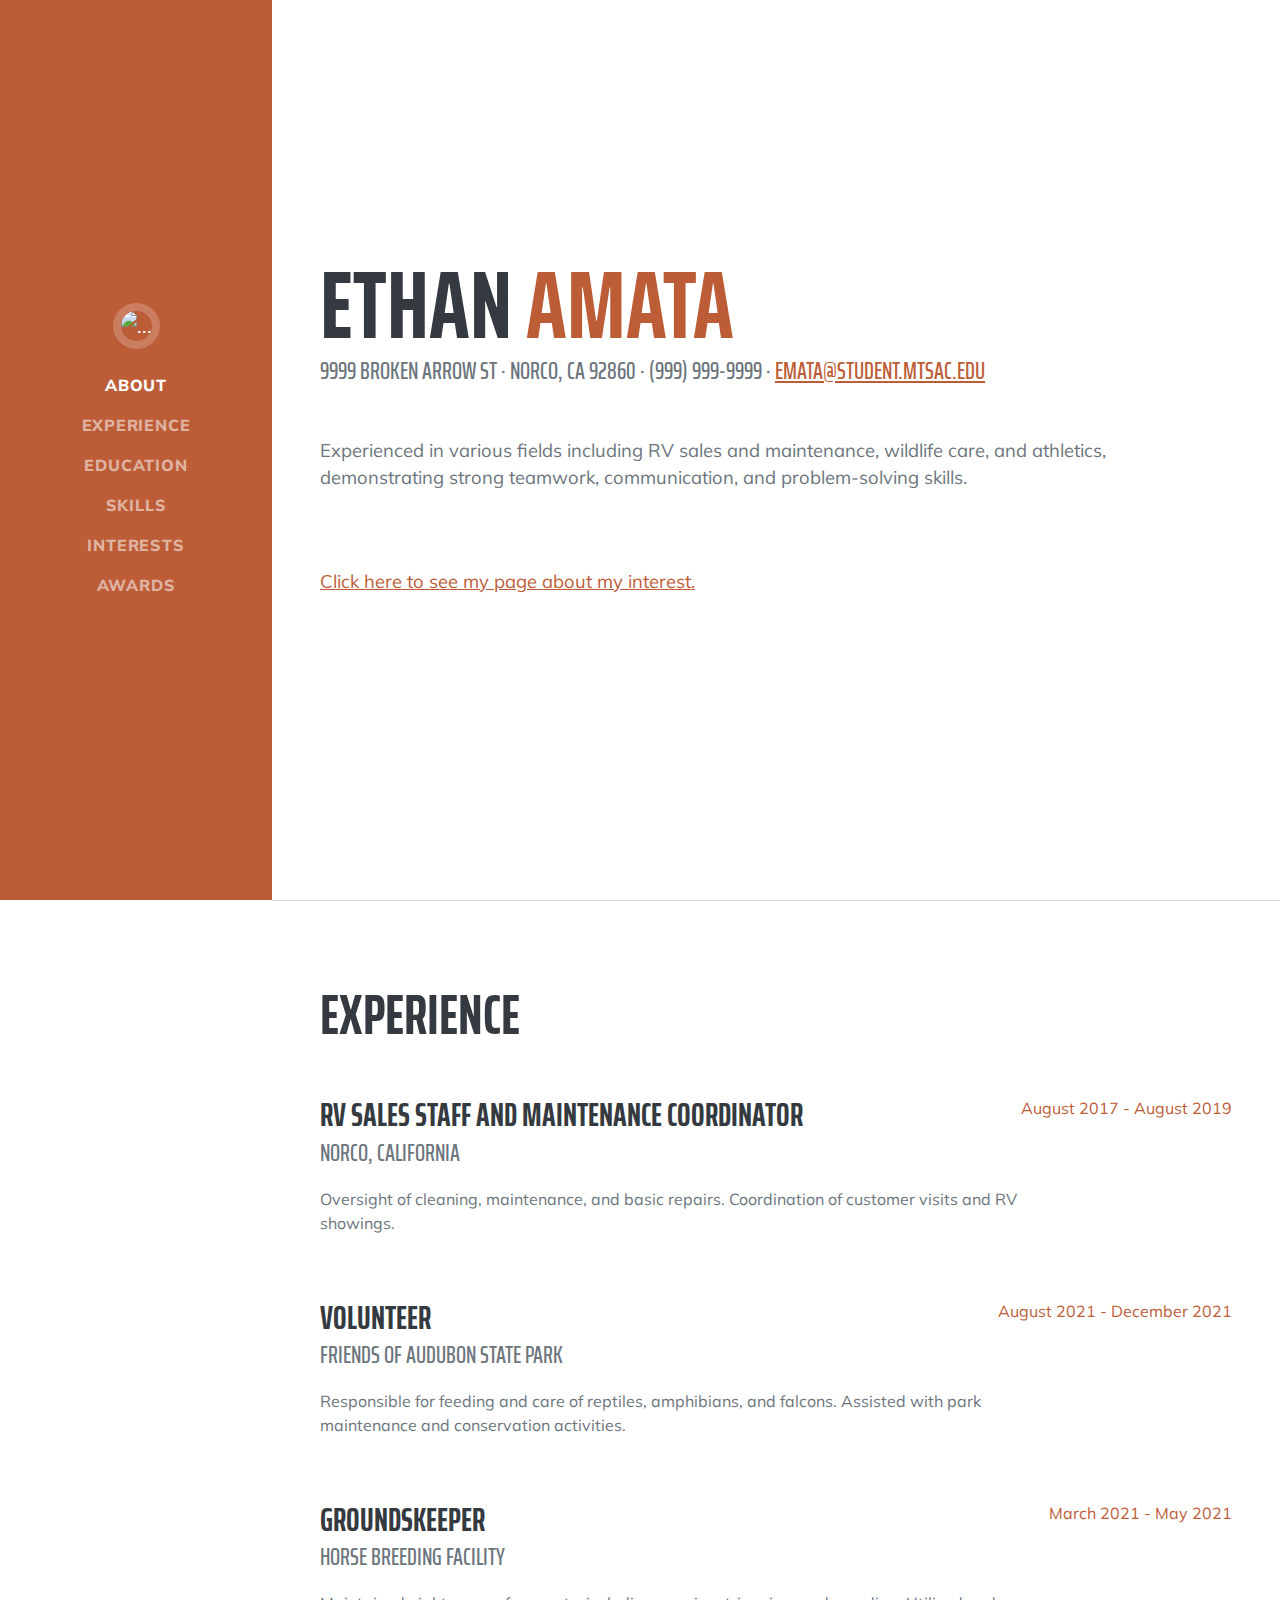
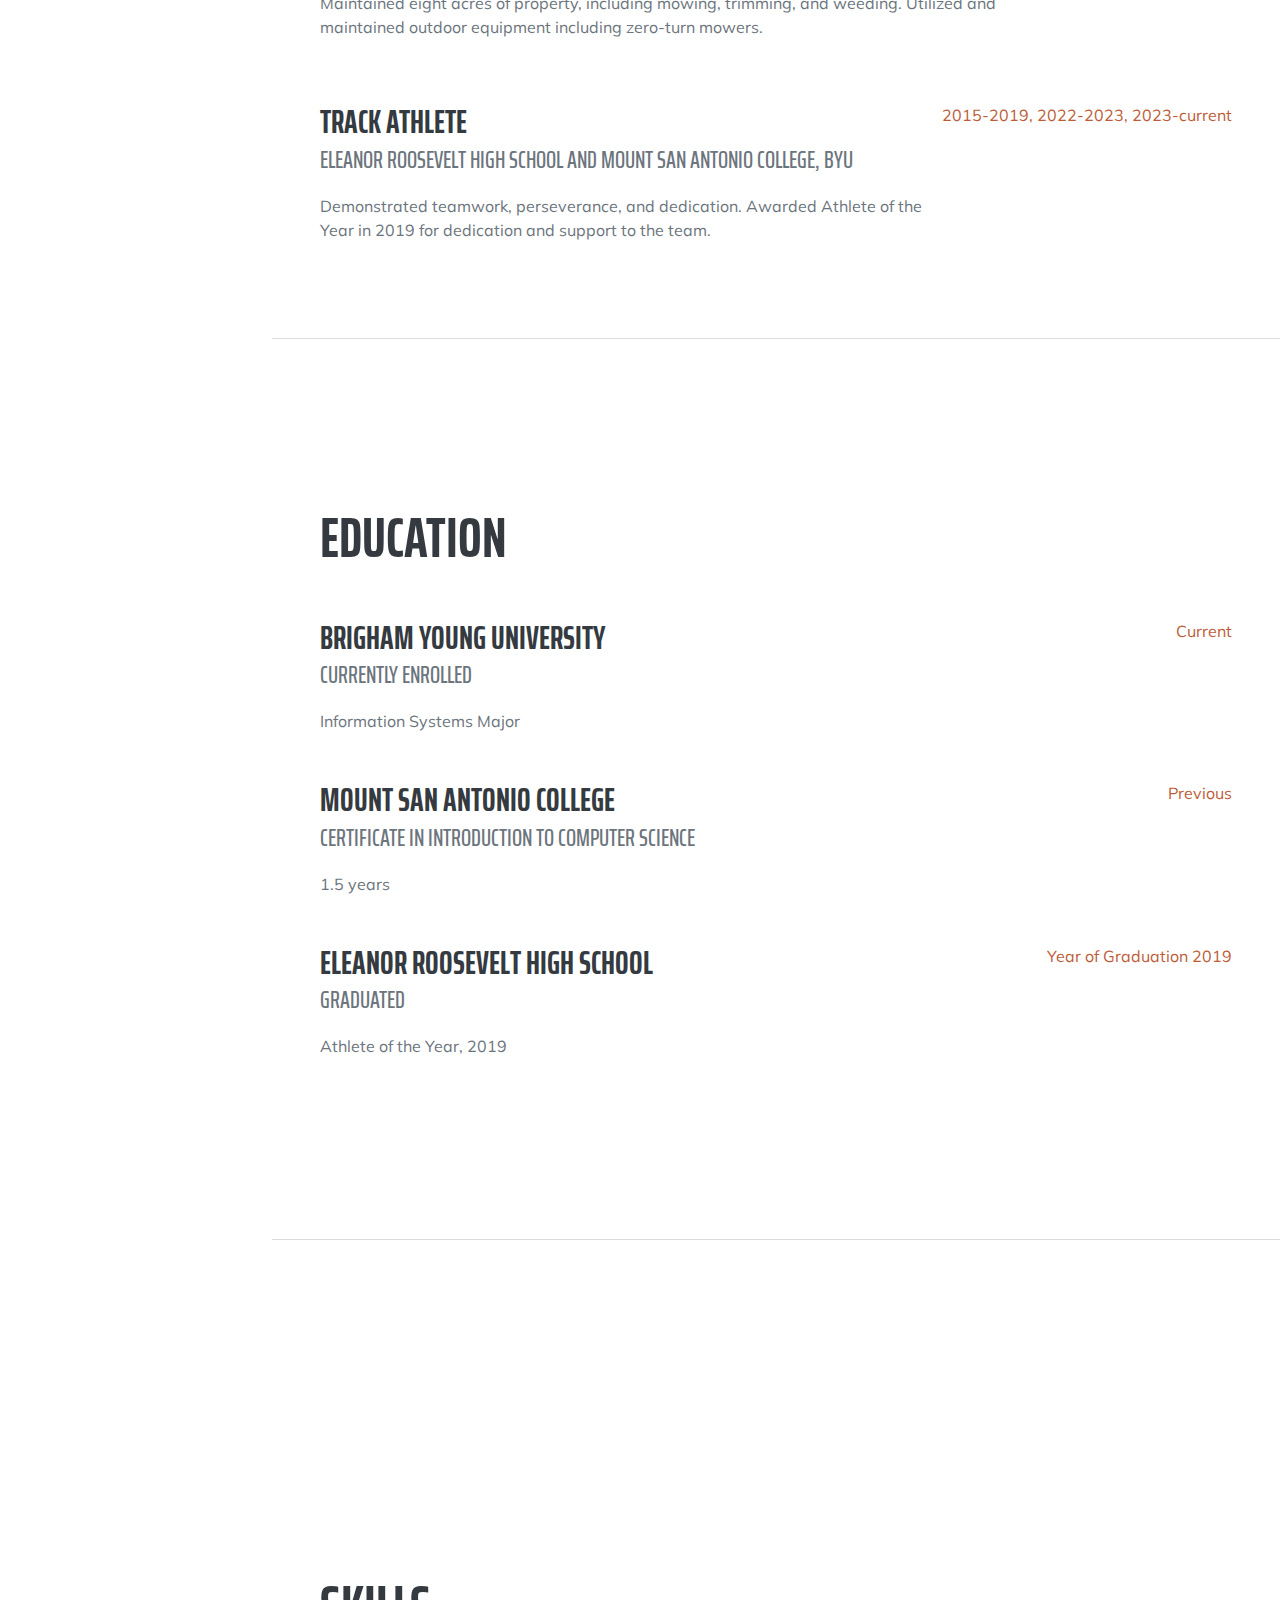
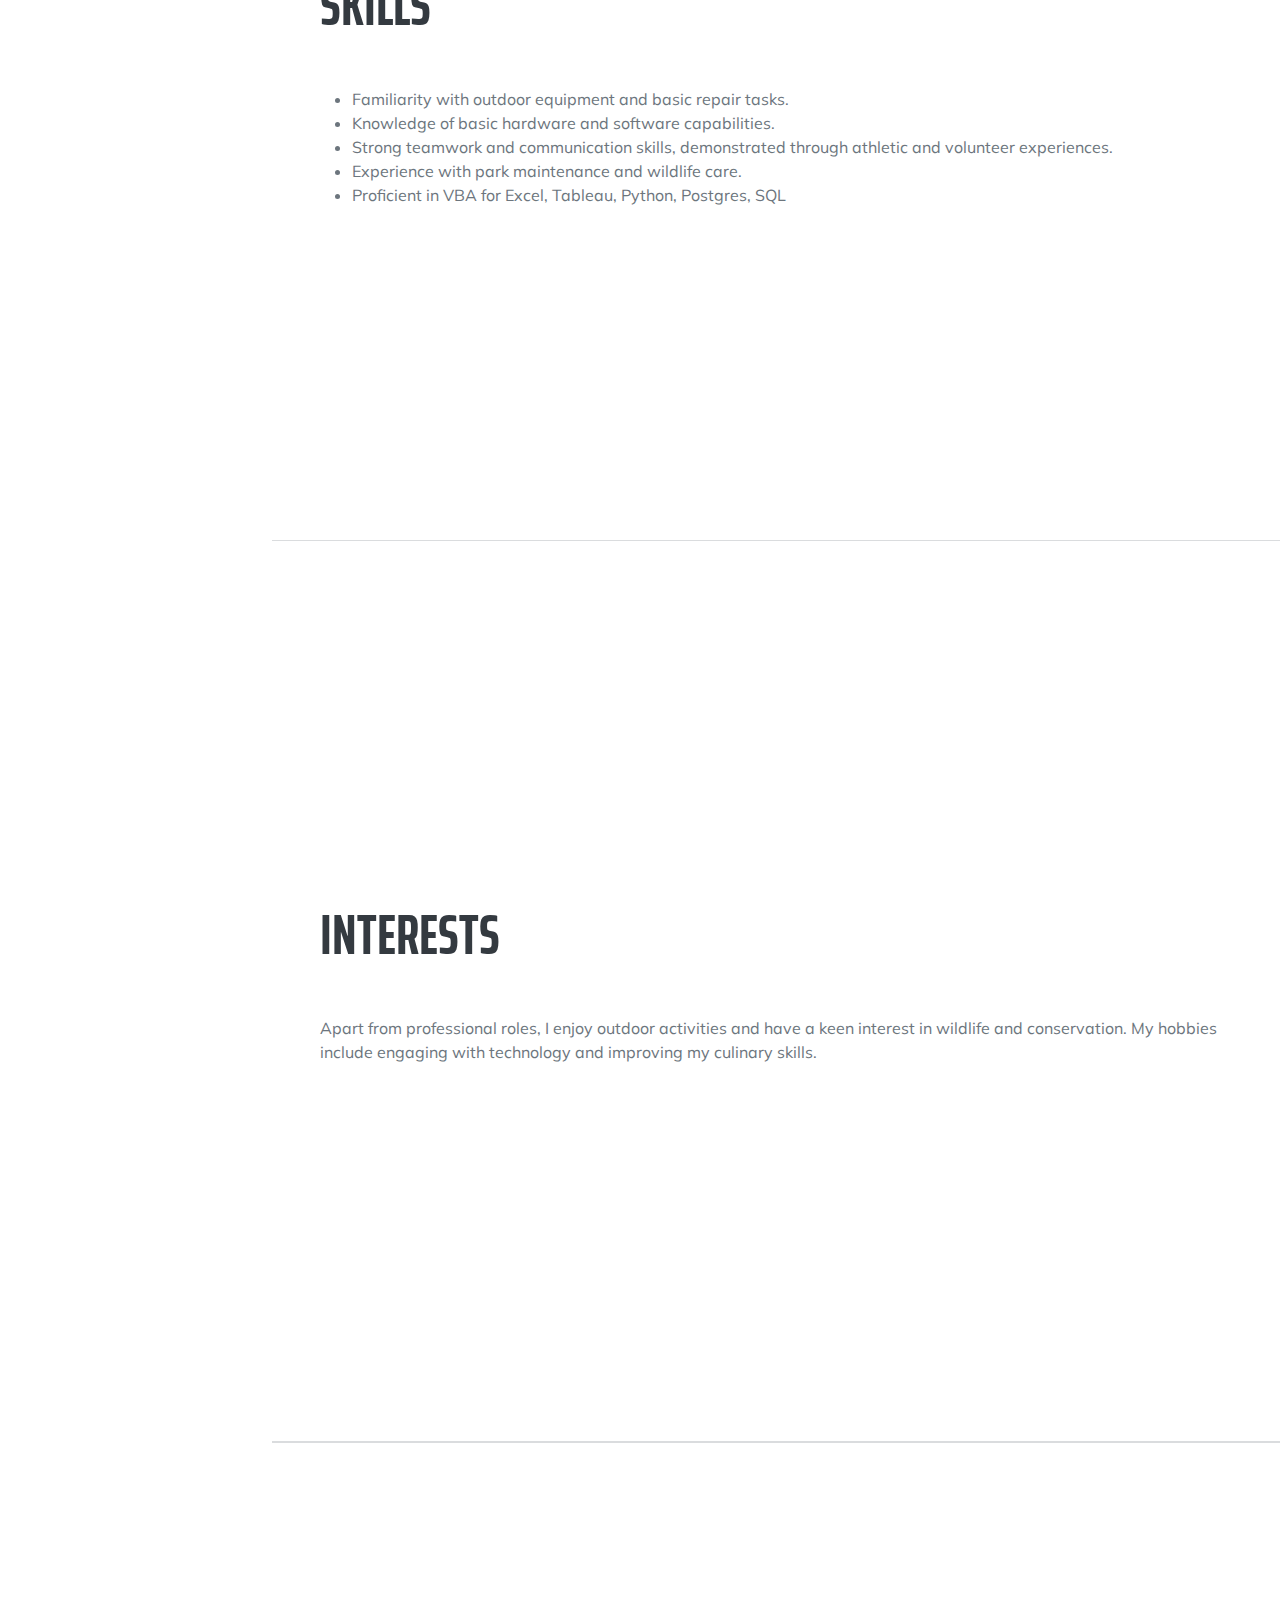
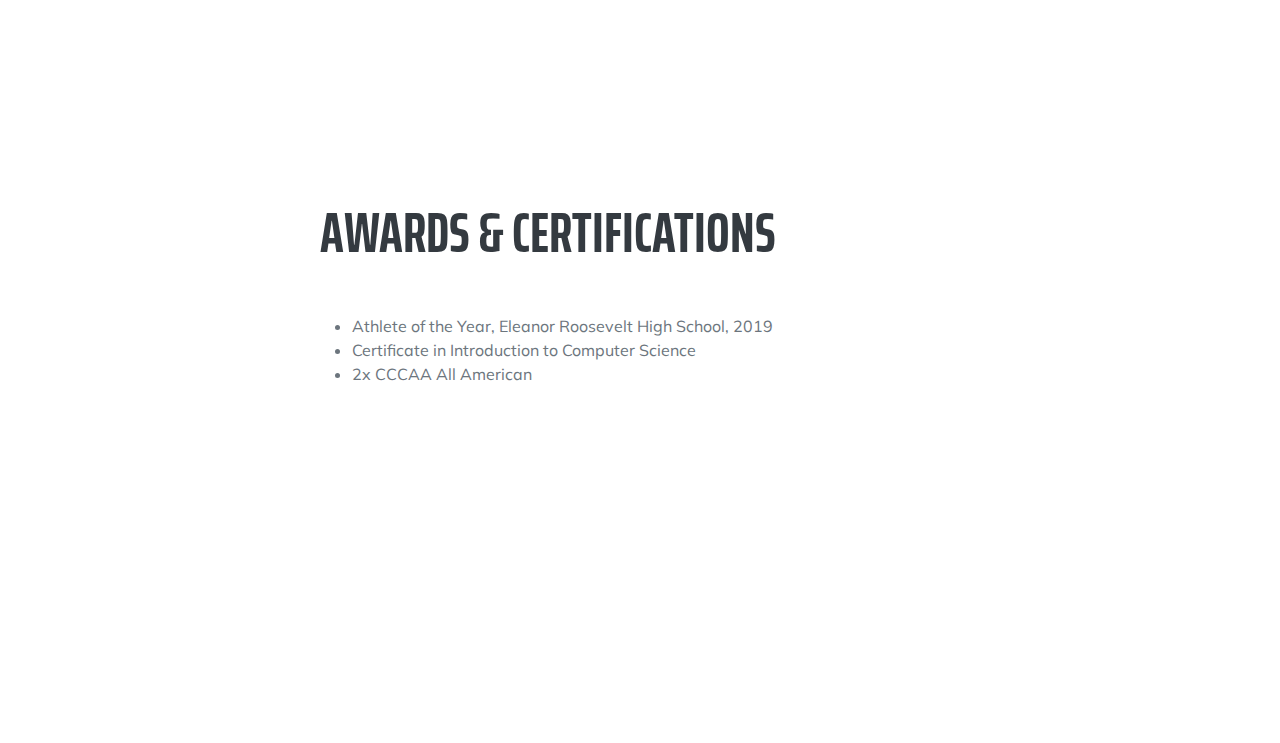
==== index.html @ d2b0338d "Update index.html" ====
<!DOCTYPE html>
<html lang="en">
    <head>
        <meta charset="utf-8" />
        <meta name="viewport" content="width=device-width, initial-scale=1, shrink-to-fit=no" />
        <meta name="description" content="" />
        <meta name="author" content="" />
        <title>Resume-Ethan Amata</title>
        <link rel="icon" type="image/x-icon" href="assets/img/favicon.ico" />
        <!-- Font Awesome icons (free version)-->
        <script src="https://use.fontawesome.com/releases/v6.3.0/js/all.js" crossorigin="anonymous"></script>
        <!-- Google fonts-->
        <link href="https://fonts.googleapis.com/css?family=Saira+Extra+Condensed:500,700" rel="stylesheet" type="text/css" />
        <link href="https://fonts.googleapis.com/css?family=Muli:400,400i,800,800i" rel="stylesheet" type="text/css" />
        <!-- Core theme CSS (includes Bootstrap)-->
        <link href="css/styles.css" rel="stylesheet" />
    </head>
    <body id="page-top">
        <!-- Navigation-->
        <nav class="navbar navbar-expand-lg navbar-dark bg-primary fixed-top" id="sideNav">
            <a class="navbar-brand js-scroll-trigger" href="#page-top">
                <span class="d-block d-lg-none">Ethan Amata</span>
                <span class="d-none d-lg-block"><img class="img-fluid img-profile rounded-circle mx-auto mb-2" src="https://byucougars.com/imgproxy/7pecZD0L-po5-cZP5kq1H6V9R7fyzJ1xxmxfwcPhLNw/rs:fit:1980:0:0/g:ce/q:90/aHR0cHM6Ly9zdG9yYWdlLmdvb2dsZWFwaXMuY29tL2J5dWNvdWdhcnMtcHJvZC8yMDIzLzExLzIyL2xSUTNBcFdxRTYxazAxR2JNVGNXa0FaSTlKbmpxNWxwWWZxbjR4NnUuanBn.jpg" alt="..." /></span>
            </a>
            <button class="navbar-toggler" type="button" data-bs-toggle="collapse" data-bs-target="#navbarResponsive" aria-controls="navbarResponsive" aria-expanded="false" aria-label="Toggle navigation"><span class="navbar-toggler-icon"></span></button>
            <div class="collapse navbar-collapse" id="navbarResponsive">
                <ul class="navbar-nav">
                    <li class="nav-item"><a class="nav-link js-scroll-trigger" href="#about">About</a></li>
                    <li class="nav-item"><a class="nav-link js-scroll-trigger" href="#experience">Experience</a></li>
                    <li class="nav-item"><a class="nav-link js-scroll-trigger" href="#education">Education</a></li>
                    <li class="nav-item"><a class="nav-link js-scroll-trigger" href="#skills">Skills</a></li>
                    <li class="nav-item"><a class="nav-link js-scroll-trigger" href="#interests">Interests</a></li>
                    <li class="nav-item"><a class="nav-link js-scroll-trigger" href="#awards">Awards</a></li>
                </ul>
            </div>
        </nav>
        <!-- Page Content-->
        <div class="container-fluid p-0">
            <!-- About-->
            <section class="resume-section" id="about">
                <div class="resume-section-content">
                    <h1 class="mb-0">
                        Ethan
                        <span class="text-primary">Amata</span>
                    </h1>
                    <div class="subheading mb-5">
                        9999 Broken Arrow st · Norco, CA 92860 · (999) 999-9999 ·
                        <a href="mailto:Emata@student.mtsac.edu">Emata@student.mtsac.edu</a>
                    </div>
                    <p class="lead mb-5">Experienced in various fields including RV sales and maintenance, wildlife care, and athletics, demonstrating strong teamwork, communication, and problem-solving skills.</p>
                    <p class="lead mb-5">
                        <br>
                        <a href="/html/My_interst.html">Click here to see my page about my interest.</a>
                    </p>
                </div>
            </section>
            <hr class="m-0" />
            <!-- Experience-->
            <section class="resume-section" id="experience">
                <div class="resume-section-content">
                    <h2 class="mb-5">Experience</h2>
                    <div class="d-flex flex-column flex-md-row justify-content-between mb-5">
                        <div class="flex-grow-1">
                            <h3 class="mb-0">RV Sales Staff and Maintenance Coordinator</h3>
                            <div class="subheading mb-3">Norco, California</div>
                            <p>Oversight of cleaning, maintenance, and basic repairs. Coordination of customer visits and RV showings.</p>
                        </div>
                        <div class="flex-shrink-0"><span class="text-primary">August 2017 - August 2019</span></div>
                    </div>
                    <div class="d-flex flex-column flex-md-row justify-content-between mb-5">
                        <div class="flex-grow-1">
                            <h3 class="mb-0">Volunteer</h3>
                            <div class="subheading mb-3">Friends of Audubon State Park</div>
                            <p>Responsible for feeding and care of reptiles, amphibians, and falcons. Assisted with park maintenance and conservation activities.</p>
                        </div>
                        <div class="flex-shrink-0"><span class="text-primary">August 2021 - December 2021</span></div>
                    </div>
                    <div class="d-flex flex-column flex-md-row justify-content-between mb-5">
                        <div class="flex-grow-1">
                            <h3 class="mb-0">Groundskeeper</h3>
                            <div class="subheading mb-3">Horse Breeding Facility</div>
                            <p>Maintained eight acres of property, including mowing, trimming, and weeding. Utilized and maintained outdoor equipment including zero-turn mowers.</p>
                        </div>
                        <div class="flex-shrink-0"><span class="text-primary">March 2021 - May 2021</span></div>
                    </div>
                    <div class="d-flex flex-column flex-md-row justify-content-between">
                        <div class="flex-grow-1">
                            <h3 class="mb-0">Track Athlete</h3>
                            <div class="subheading mb-3">Eleanor Roosevelt High School and Mount San Antonio College, BYU</div>
                            <p>Demonstrated teamwork, perseverance, and dedication. Awarded Athlete of the Year in 2019 for dedication and support to the team.</p>
                        </div>
                        <div class="flex-shrink-0"><span class="text-primary">2015-2019, 2022-2023, 2023-current</span></div>
                    </div>
                </div>
            </section>
                <hr class="m-0" />
            <!-- Education-->
            <section class="resume-section" id="education">
                <div class="resume-section-content">
                    <h2 class="mb-5">Education</h2>
                    <div class="d-flex flex-column flex-md-row justify-content-between mb-5">
                        <div class="flex-grow-1">
                            <h3 class="mb-0">Brigham Young University</h3>
                            <div class="subheading mb-3">Currently Enrolled</div>
                            <div>Information Systems Major</div>
                        </div>
                        <div class="flex-shrink-0"><span class="text-primary">Current</span></div>
                    </div>
                    <div class="d-flex flex-column flex-md-row justify-content-between mb-5">
                        <div class="flex-grow-1">
                            <h3 class="mb-0">Mount San Antonio College</h3>
                            <div class="subheading mb-3">Certificate in Introduction to Computer Science</div>
                            <div>1.5 years</div>
                        </div>
                        <div class="flex-shrink-0"><span class="text-primary">Previous</span></div>
                    </div>
                    <div class="d-flex flex-column flex-md-row justify-content-between">
                        <div class="flex-grow-1">
                            <h3 class="mb-0">Eleanor Roosevelt High School</h3>
                            <div class="subheading mb-3">Graduated</div>
                            <p>Athlete of the Year, 2019</p>
                        </div>
                        <div class="flex-shrink-0"><span class="text-primary">Year of Graduation 2019</span></div>
                    </div>
                </div>
            </section>
                <hr class="m-0" />
            <!-- Skills-->
            <section class="resume-section" id="skills">
                <div class="resume-section-content">
                    <h2 class="mb-5">Skills</h2>
                    <ul class="fa-ul mb-0">
                        <li><span class="fa-li"><i class="fas fa-check"></i></span>Familiarity with outdoor equipment and basic repair tasks.</li>
                        <li><span class="fa-li"><i the class="fas fa-check"></i></span>Knowledge of basic hardware and software capabilities.</li>
                        <li><span class="fa-li"><i class="fas fa-check"></i></span>Strong teamwork and communication skills, demonstrated through athletic and volunteer experiences.</li>
                        <li><span class="fa-li"><i class="fas fa-check"></i></span>Experience with park maintenance and wildlife care.</li>
                        <li><span the class="fa-li"><i class="fas fa-check"></i></span>Proficient in VBA for Excel, Tableau, Python, Postgres, SQL</li>
                    </ul>
                </div>
            </section>
            <hr class="m-0" />
            <section class="resume-section" id="interests">
                <div class="resume-section-content">
                    <h2 class="mb-5">Interests</h2>
                    <p>Apart from professional roles, I enjoy outdoor activities and have a keen interest in wildlife and conservation. My hobbies include engaging with technology and improving my culinary skills.</p>
                </div>
            </section>
            <hr class="m-0" />
                <hr class="m-0" />
            <!-- Awards-->
            <section class="resume-section" id="awards">
                <div class="resume-section-content">
                    <h2 class="mb-5">Awards & Certifications</h2>
                    <ul class="fa-ul mb-0">
                        <li><span class="fa-li"><i class="fas fa-trophy text-warning"></i></span>Athlete of the Year, Eleanor Roosevelt High School, 2019</li>
                        <li>
                            <span class="fa-li"><i class="fas fa-trophy text-warning"></i></span>
                            Certificate in Introduction to Computer Science
                        </li>
                        <li>
                            <span class="fa-li"><i class="fas fa-trophy text-warning"></i></span>
                            2x CCCAA All American
                        </li>
                    </ul>
                </div>
            </section>
        </div>
        <!-- Bootstrap core JS-->
        <script src="https://cdn.jsdelivr.net/npm/bootstrap@5.2.3/dist/js/bootstrap.bundle.min.js"></script>
        <!-- Core theme JS-->
        <script src="js/scripts.js"></script>
    </body>
</html>
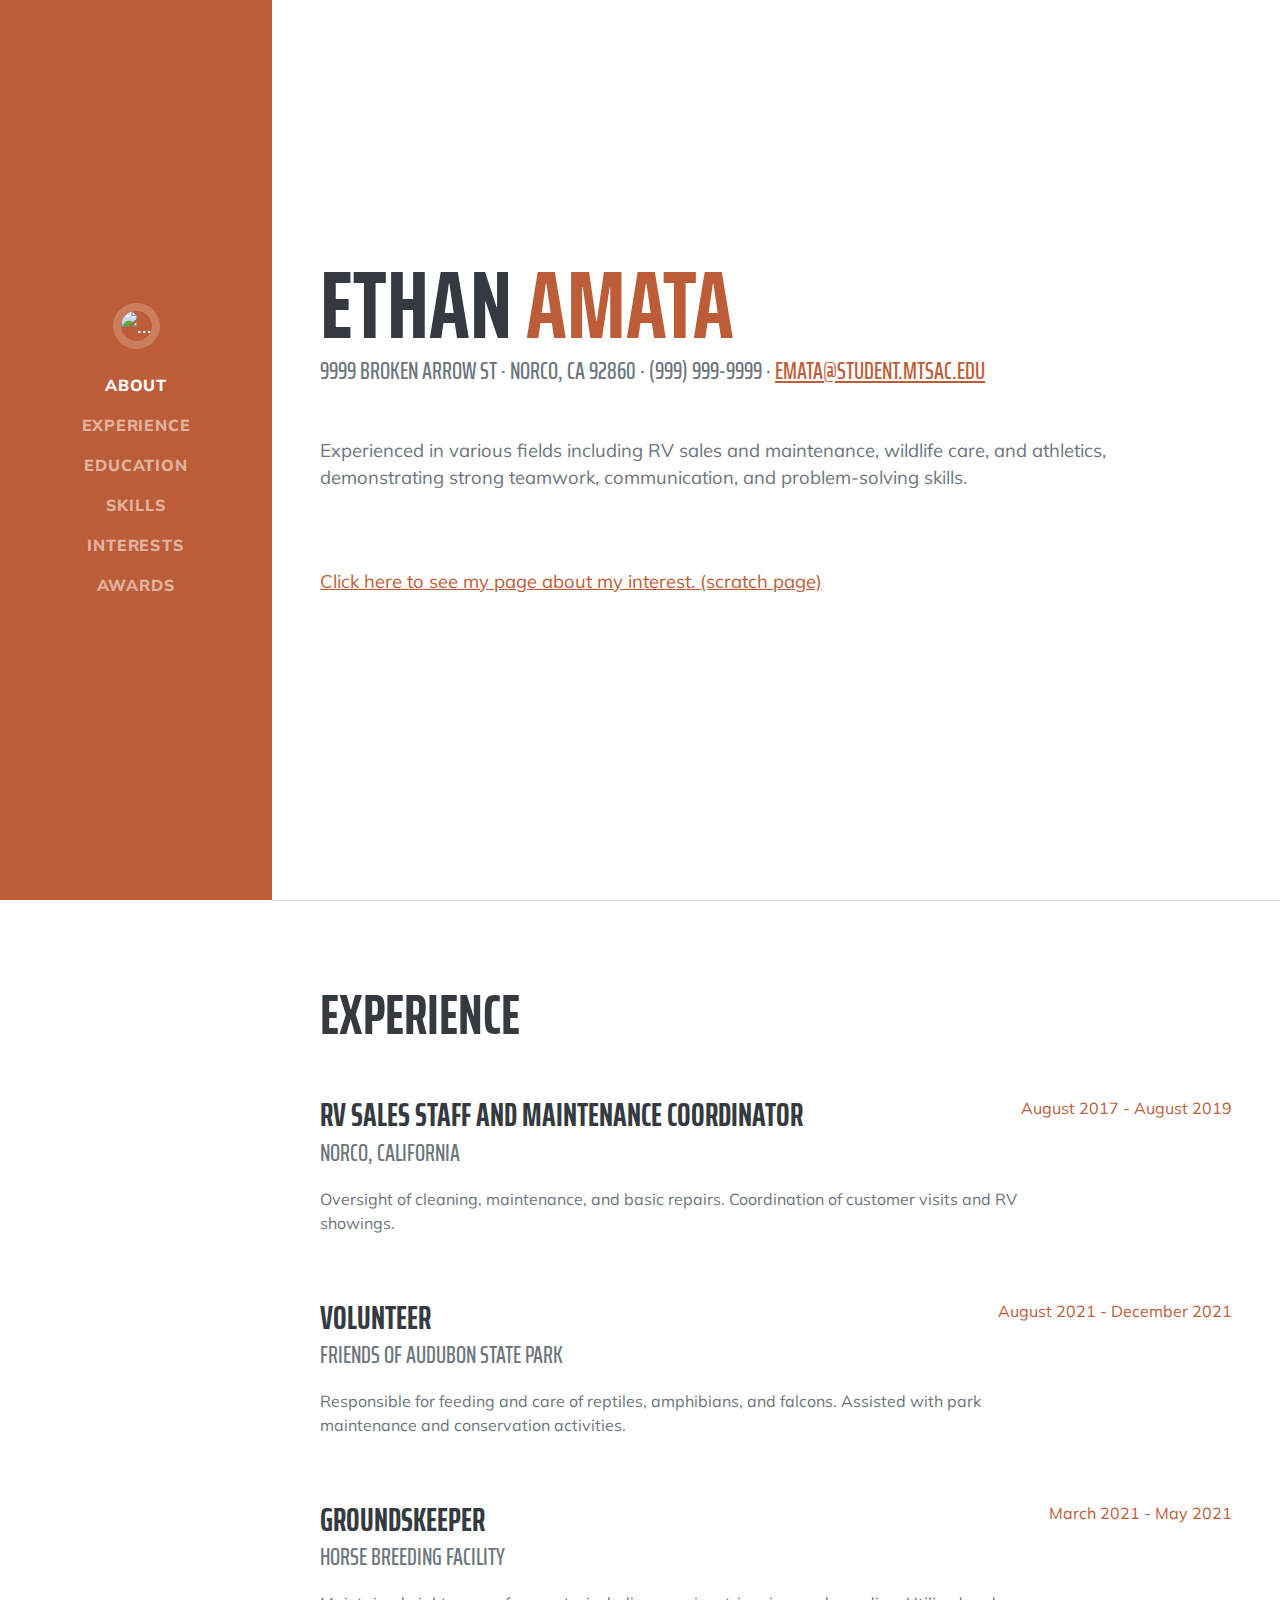
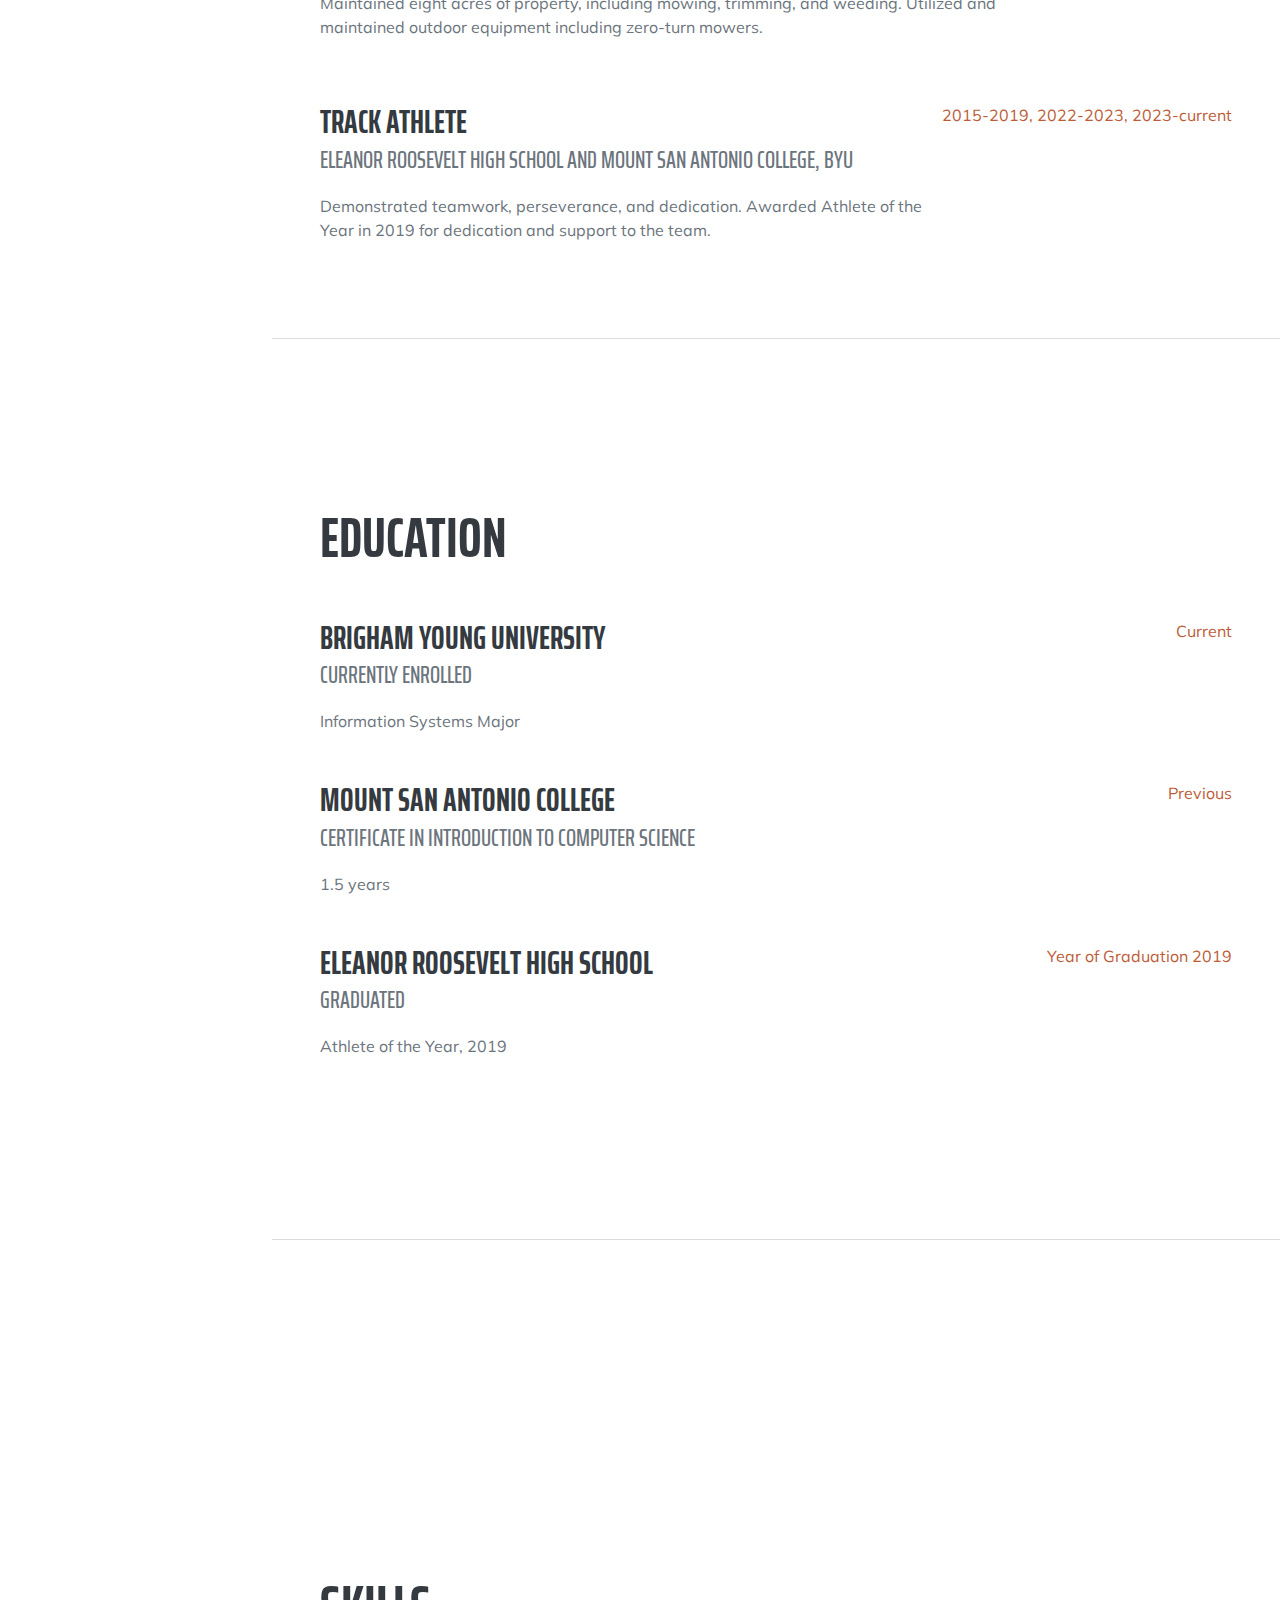
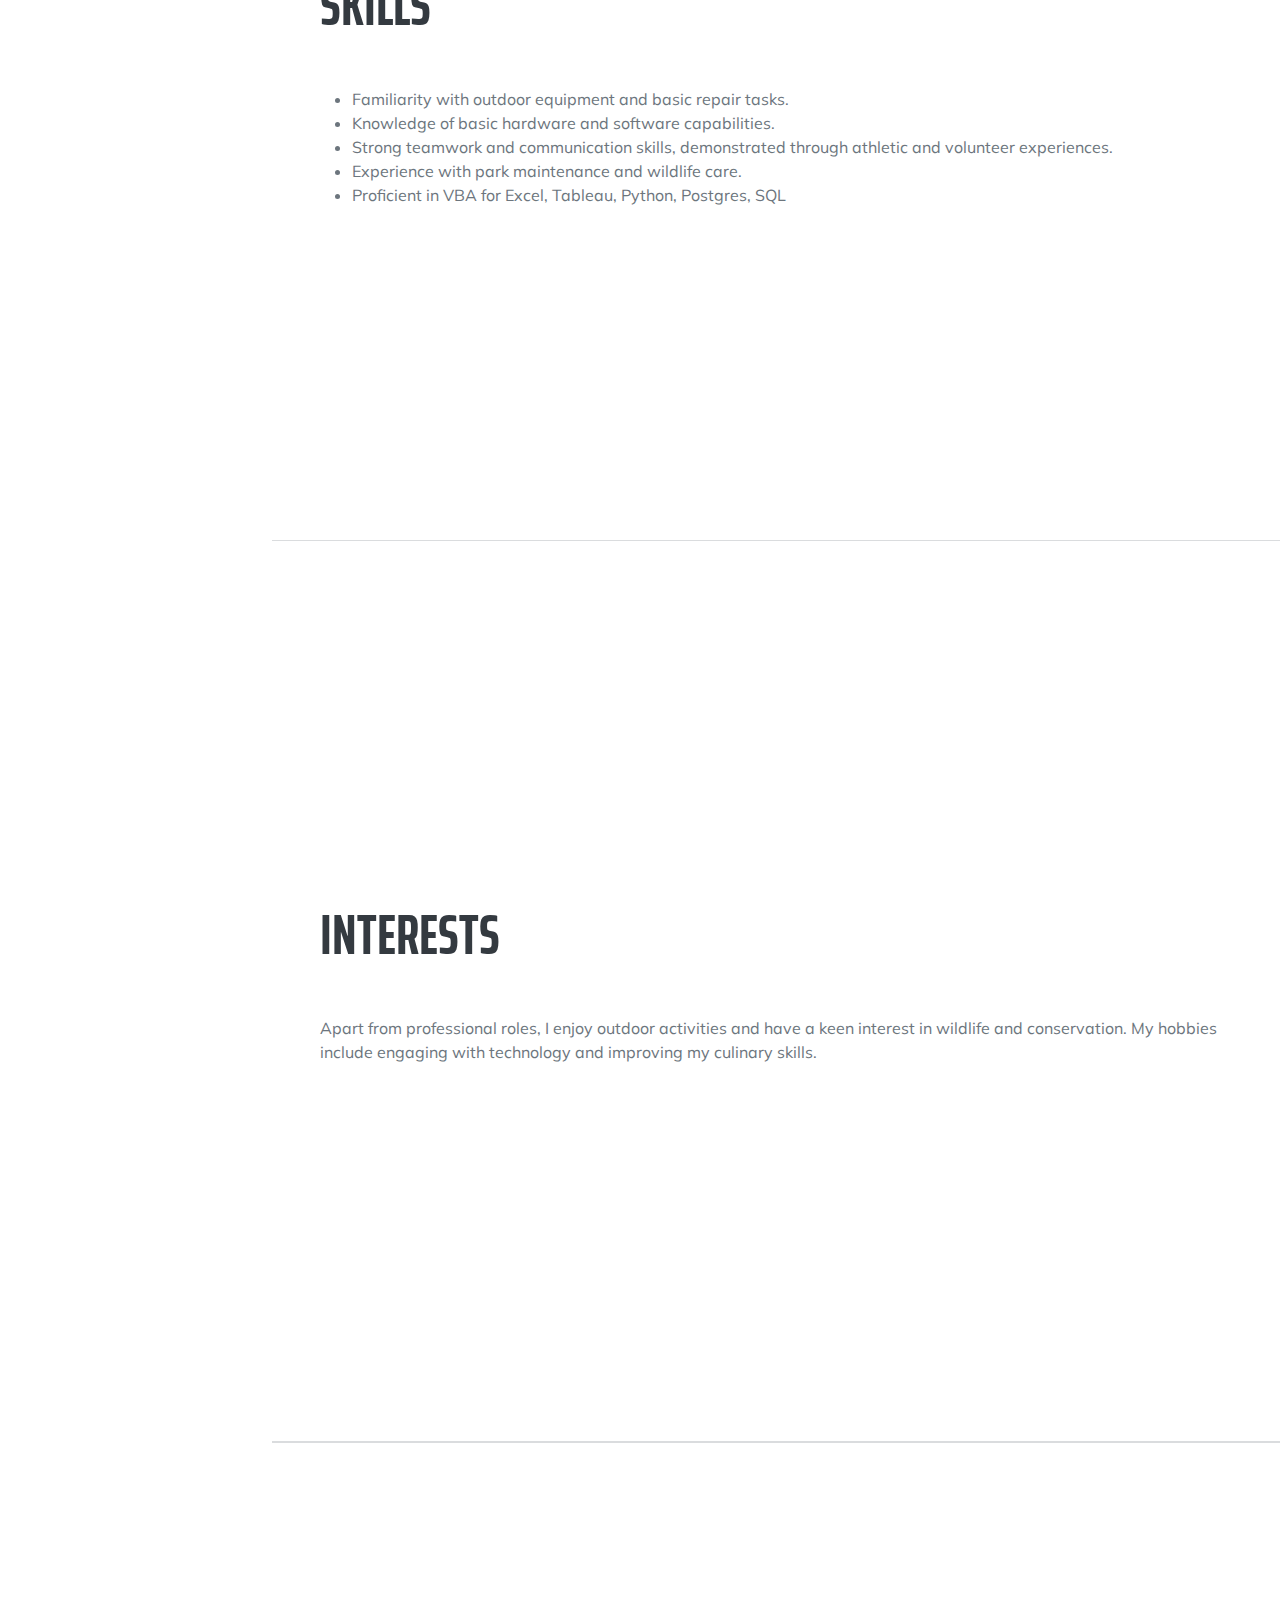
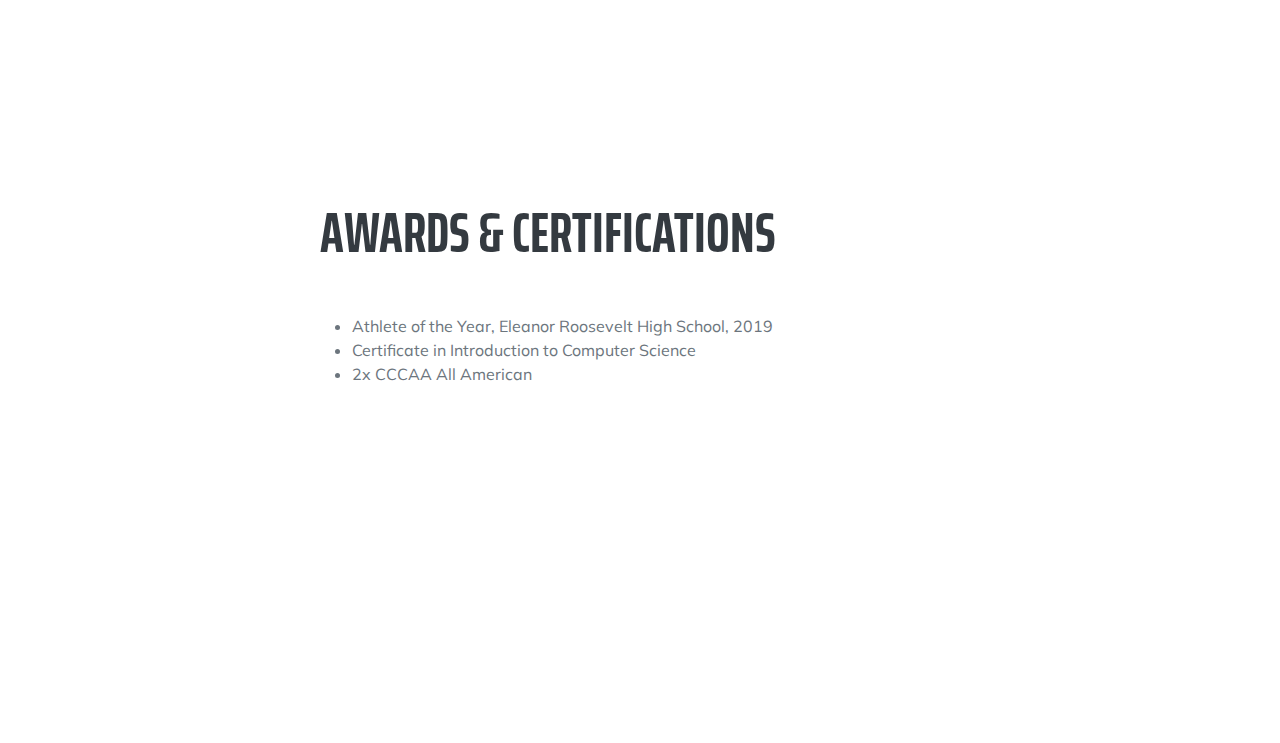
==== commit 706d8b63: "Update index.html" ====
--- a/index.html
+++ b/index.html
@@ -50,7 +50,7 @@
                     <p class="lead mb-5">Experienced in various fields including RV sales and maintenance, wildlife care, and athletics, demonstrating strong teamwork, communication, and problem-solving skills.</p>
                     <p class="lead mb-5">
                         <br>
-                        <a href="/html/My_interst.html">Click here to see my page about my interest.</a>
+                        <a href="/html/my_interst.HTML">Click here to see my page about my interest. (scratch page)</a>
                     </p>
                 </div>
             </section>
